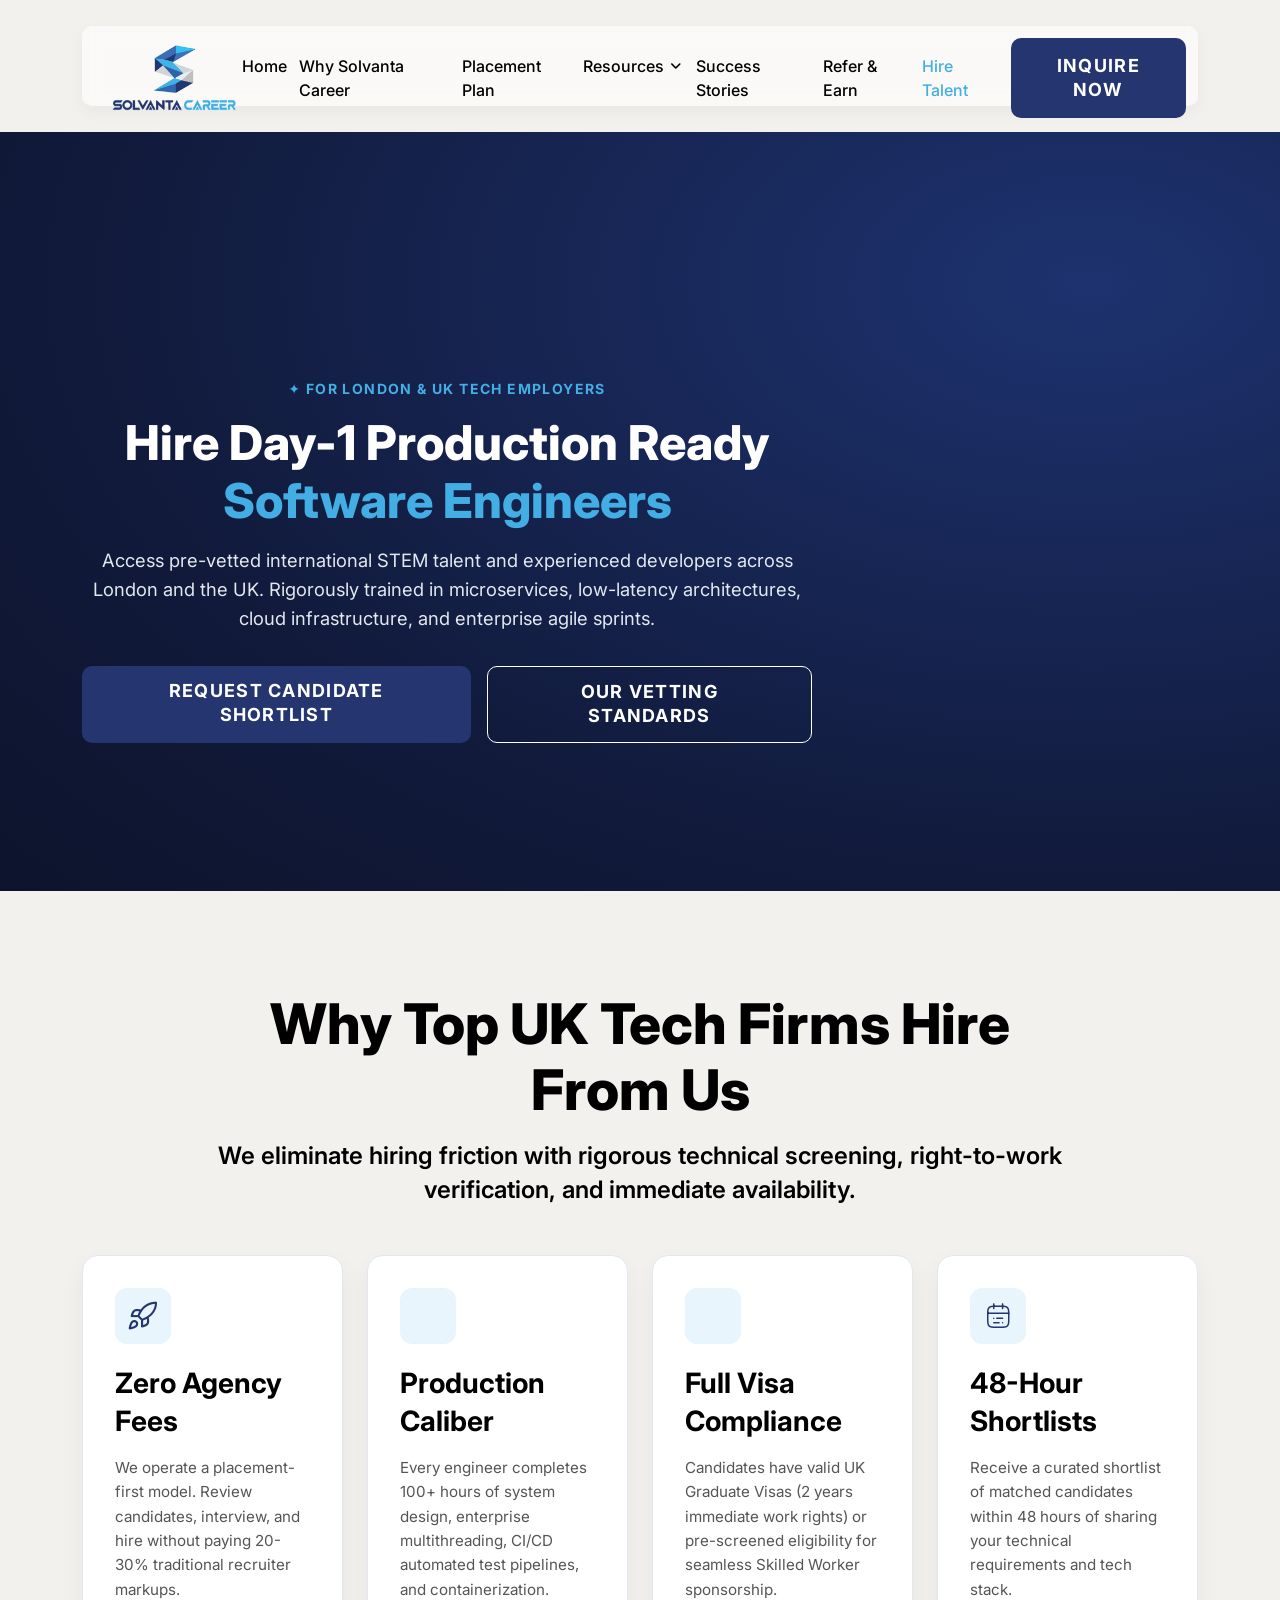
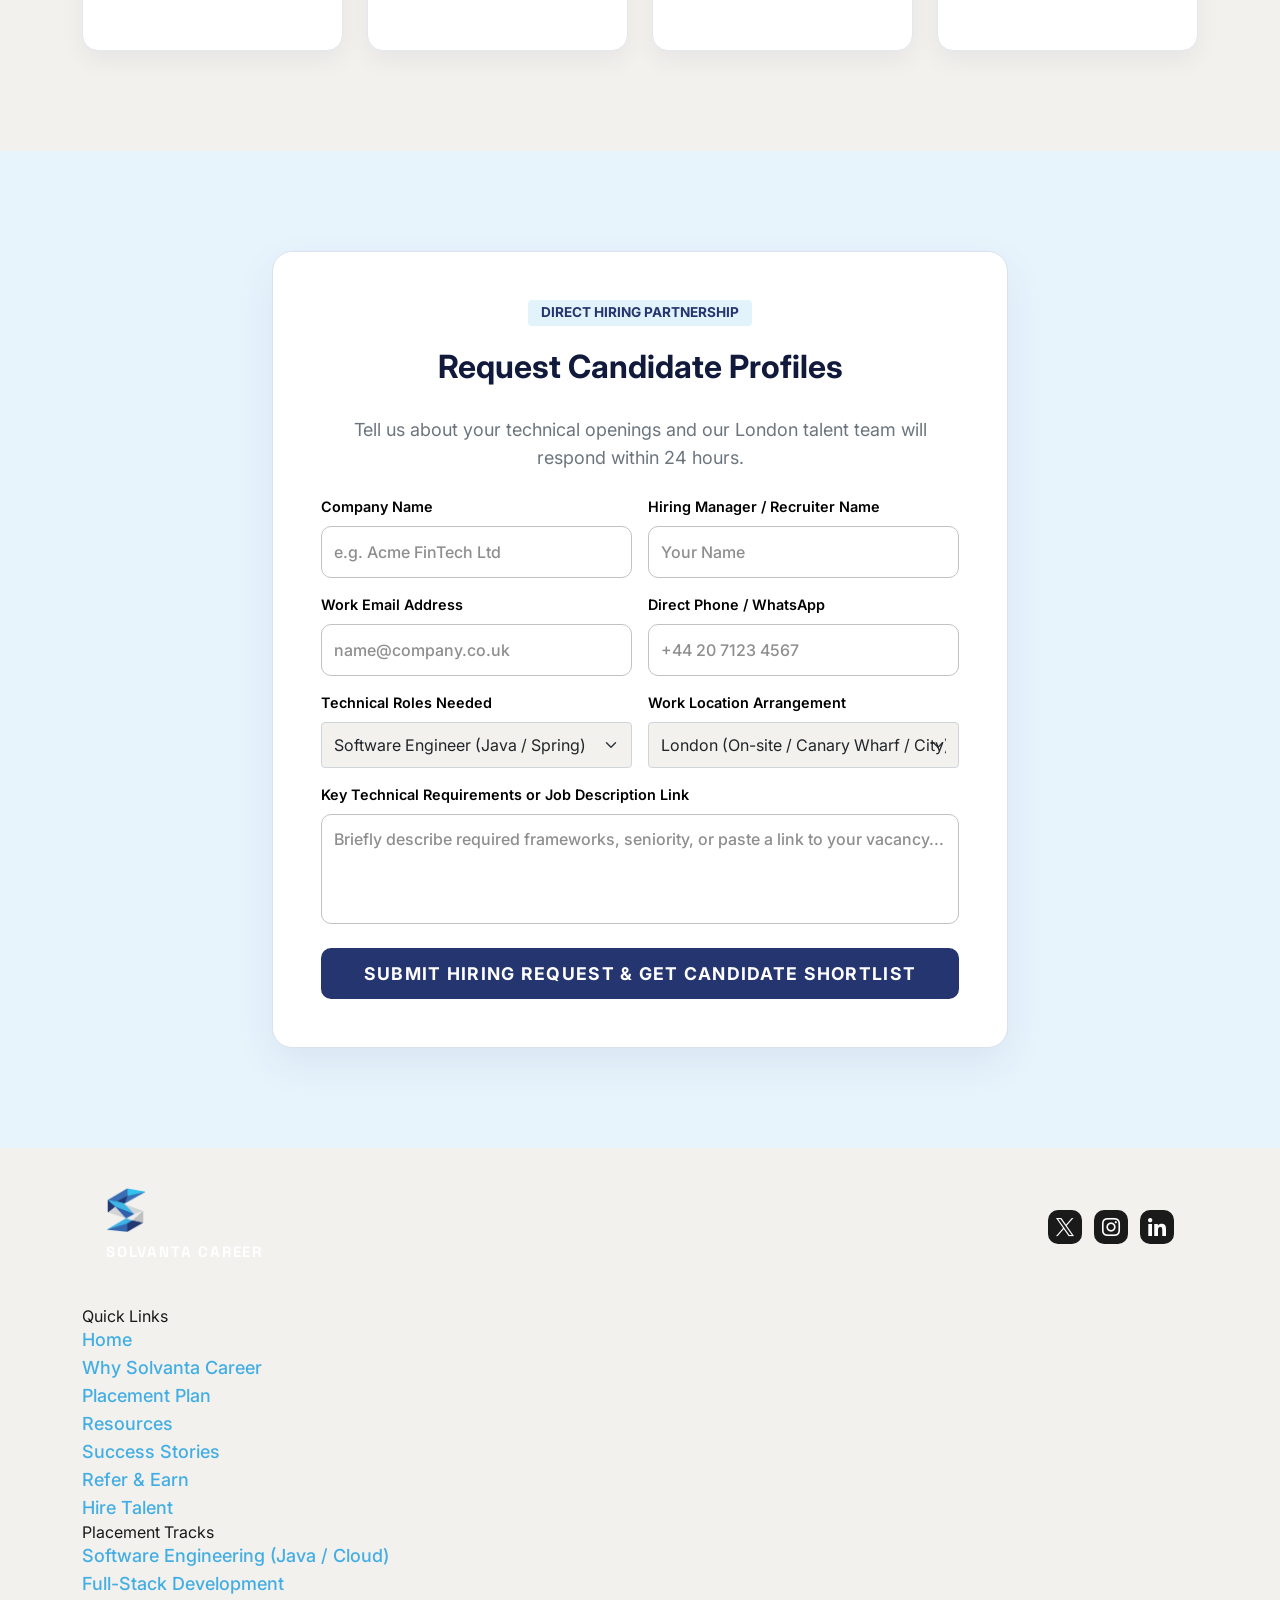
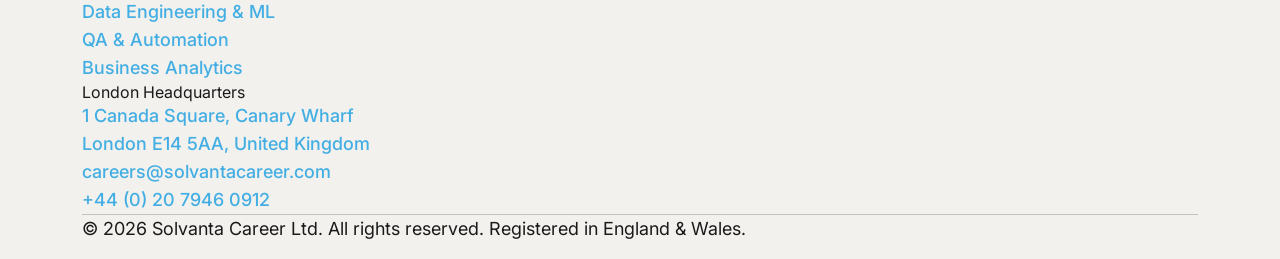
==== hire-talent.html @ c1e5d1ad "Complete all remaining pages: Success Stories, Refer & Earn, Hire Talent, and full cross-linking" ====
<!DOCTYPE html>
<html lang="en-GB">
<head>
	<meta charset="UTF-8">
	<meta name="viewport" content="width=device-width, initial-scale=1.0">
	<title>Hire Pre-Vetted Tech Talent | Solvanta Career London</title>
	<meta name="description" content="Hire production-ready international software engineers, cloud architects, and data engineers in London and the UK with full visa compliance.">
	<link rel="icon" type="image/png" href="assets/images/logo-icon.png?v=3">
	
	<!-- Google Fonts -->
	<link rel="preconnect" href="https://fonts.googleapis.com">
	<link rel="preconnect" href="https://fonts.gstatic.com" crossorigin>
	<link href="https://fonts.googleapis.com/css2?family=Inter:wght@300;400;500;600;700;800&family=Space+Grotesk:wght@500;600;700;800&display=swap" rel="stylesheet">
	
	<!-- Stylesheets -->
	<link rel="stylesheet" href="assets/css/bootstrap.min.css">
	<link rel="stylesheet" href="assets/css/remcity-icons.css">
	<link rel="stylesheet" href="assets/css/style.css">
	<link rel="stylesheet" href="assets/css/responsive.css">

	<!-- Preloader & Cursor CSS -->
	<style id="solvanta-hire-css">
		.custom-cursor-dot {
			position: fixed; top: 0; left: 0; width: 8px; height: 8px; background: #43AEE3;
			border-radius: 50%; pointer-events: none; z-index: 99999999; transform: translate(-50%, -50%);
			transition: opacity 0.25s ease, transform 0.1s ease; opacity: 0; will-change: transform, opacity;
		}
		.custom-cursor-follower {
			position: fixed; top: 0; left: 0; width: 36px; height: 36px;
			border: 1.5px solid rgba(67, 174, 227, 0.55); border-radius: 50%; pointer-events: none;
			z-index: 99999998; transform: translate(-50%, -50%);
			transition: transform 0.18s cubic-bezier(0.16, 1, 0.3, 1), width 0.3s ease, height 0.3s ease;
			opacity: 0; background: rgba(67, 174, 227, 0.05); will-change: transform, width, height;
		}

		.preloader {
			align-items: center; cursor: default; display: flex; height: 100vh; justify-content: center;
			position: fixed; left: 0; top: 0; width: 100vw; z-index: 99999999 !important;
			overflow: hidden; background: #FFFFFF; transition: transform 0.85s cubic-bezier(0.76, 0, 0.24, 1), opacity 0.85s cubic-bezier(0.76, 0, 0.24, 1);
		}
		.preloader .animation-preloader { z-index: 1000; text-align: center; display: flex; flex-direction: column; align-items: center; justify-content: center; }
		.preloader-logo-wrap { width: 108px; height: 108px; margin: 0 auto 1.85rem auto; position: relative; display: flex; align-items: center; justify-content: center; }
		.preloader-ring {
			position: absolute; inset: 0; border-radius: 50%; border: 3.5px solid rgba(67, 174, 227, 0.18);
			border-top-color: #43AEE3; border-right-color: #25356F; animation: preloaderRingSpin 1.4s cubic-bezier(0.5, 0, 0.5, 1) infinite;
			box-shadow: 0 0 25px rgba(67, 174, 227, 0.35);
		}
		.preloader-logo-img {
			width: 58px; height: 58px; object-fit: contain; animation: preloaderLogoPulse 2s ease-in-out infinite;
			filter: drop-shadow(0 4px 14px rgba(37, 53, 111, 0.3)); z-index: 2; display: block;
		}
		@keyframes preloaderRingSpin { 0% { transform: rotate(0deg); } 100% { transform: rotate(360deg); } }
		@keyframes preloaderLogoPulse {
			0%, 100% { transform: scale(1) translateY(0); filter: drop-shadow(0 4px 12px rgba(37, 53, 111, 0.25)) drop-shadow(0 0 8px rgba(67, 174, 227, 0.25)); }
			50% { transform: scale(1.08) translateY(-4px); filter: drop-shadow(0 8px 22px rgba(37, 53, 111, 0.35)) drop-shadow(0 0 20px rgba(67, 174, 227, 0.65)); }
		}
		.preloader .animation-preloader .txt-loading {
			font: 700 2.2rem 'Space Grotesk', system-ui, -apple-system, sans-serif;
			letter-spacing: 0.14em; display: flex; justify-content: center; align-items: center;
		}
		.preloader .animation-preloader .txt-loading .letters-space { width: 0.6em; display: inline-block; }
		.preloader .animation-preloader .txt-loading .letters-loading { color: rgba(15, 23, 42, 0.2); position: relative; display: inline-block; }
		.preloader .animation-preloader .txt-loading .letters-loading::before {
			animation: preloaderLettersLoading 3.5s infinite; color: #25356F; content: attr(data-text-preloader);
			left: 0; opacity: 0; position: absolute; top: 0; transform: rotateY(-90deg);
		}
		.preloader .animation-preloader .txt-loading .letters-loading.letters-accent::before { color: #43AEE3; }
		@keyframes preloaderLettersLoading { 0%, 75%, 100% { opacity: 0; transform: rotateY(-90deg); } 25%, 50% { opacity: 1; transform: rotateY(0deg); } }
		.preloader .animation-preloader .txt-loading .letters-loading:nth-child(2)::before { animation-delay: 0.12s; }
		.preloader .animation-preloader .txt-loading .letters-loading:nth-child(3)::before { animation-delay: 0.24s; }
		.preloader .animation-preloader .txt-loading .letters-loading:nth-child(4)::before { animation-delay: 0.36s; }
		.preloader .animation-preloader .txt-loading .letters-loading:nth-child(5)::before { animation-delay: 0.48s; }
		.preloader .animation-preloader .txt-loading .letters-loading:nth-child(6)::before { animation-delay: 0.60s; }
		.preloader .animation-preloader .txt-loading .letters-loading:nth-child(7)::before { animation-delay: 0.72s; }
		.preloader .animation-preloader .txt-loading .letters-loading:nth-child(8)::before { animation-delay: 0.84s; }
		.preloader .animation-preloader .txt-loading .letters-loading:nth-child(10)::before { animation-delay: 0.96s; }
		.preloader .animation-preloader .txt-loading .letters-loading:nth-child(11)::before { animation-delay: 1.08s; }
		.preloader .animation-preloader .txt-loading .letters-loading:nth-child(12)::before { animation-delay: 1.20s; }
		.preloader .animation-preloader .txt-loading .letters-loading:nth-child(13)::before { animation-delay: 1.32s; }
		.preloader .animation-preloader .txt-loading .letters-loading:nth-child(14)::before { animation-delay: 1.44s; }
		.preloader .animation-preloader .txt-loading .letters-loading:nth-child(15)::before { animation-delay: 1.56s; }
		.preloader p.preloader-subtext { font: 600 0.82rem 'Inter', sans-serif; letter-spacing: 0.28em; color: #64748B; margin-top: 1.1rem; }
		.preloader.loaded { transform: translateY(-100%); pointer-events: none !important; }
		.preloader.loaded .animation-preloader { opacity: 0; transform: translateY(-25px) scale(0.92); filter: blur(6px); }

		/* Feature Card */
		.employer-feature-box {
			background: #FFFFFF; border: 1px solid #E2E8F0; border-radius: 1rem; padding: 2rem;
			box-shadow: 0 10px 25px rgba(15, 23, 42, 0.05); height: 100%; transition: all 0.3s ease;
		}
		.employer-feature-box:hover {
			transform: translateY(-5px); box-shadow: 0 18px 36px rgba(37, 53, 111, 0.12); border-color: #43AEE3;
		}
		.employer-icon-wrap {
			width: 56px; height: 56px; border-radius: 0.75rem; background: rgba(67, 174, 227, 0.12);
			display: flex; align-items: center; justify-content: center; margin-bottom: 1.25rem;
			color: #25356F; font-size: 1.75rem;
		}
	</style>
</head>
<body class="hire-talent-page">

	<!-- Custom Cursor -->
	<div class="custom-cursor-dot" id="cursorDot"></div>
	<div class="custom-cursor-follower" id="cursorFollower"></div>

	<!-- Preloader -->
	<div id="preloader" class="preloader">
		<div class="animation-preloader">
			<div class="preloader-logo-wrap">
				<div class="preloader-ring"></div>
				<img src="assets/images/logo-icon.png?v=3" alt="Solvanta Logo" class="preloader-logo-img">
			</div>
			<div class="txt-loading">
				<span data-text-preloader="S" class="letters-loading">S</span>
				<span data-text-preloader="O" class="letters-loading">O</span>
				<span data-text-preloader="L" class="letters-loading">L</span>
				<span data-text-preloader="V" class="letters-loading">V</span>
				<span data-text-preloader="A" class="letters-loading">A</span>
				<span data-text-preloader="N" class="letters-loading">N</span>
				<span data-text-preloader="T" class="letters-loading">T</span>
				<span data-text-preloader="A" class="letters-loading">A</span>
				<span class="letters-space">&nbsp;</span>
				<span data-text-preloader="C" class="letters-loading letters-accent">C</span>
				<span data-text-preloader="A" class="letters-loading letters-accent">A</span>
				<span data-text-preloader="R" class="letters-loading letters-accent">R</span>
				<span data-text-preloader="E" class="letters-loading letters-accent">E</span>
				<span data-text-preloader="E" class="letters-loading letters-accent">E</span>
				<span data-text-preloader="R" class="letters-loading letters-accent">R</span>
			</div>
			<p class="preloader-subtext">CAREER ACCELERATION PLATFORM</p>
		</div>
	</div>

	<!-- Header Navigation -->
	<header class="header-section">
		<div class="container">
			<div class="header-section-inner">
				<nav class="navbar navbar-expand-xl">
					<div class="logo-with-toggle">
						<button class="navbar-toggler" type="button" data-bs-toggle="collapse"
							data-bs-target="#navbarMobileToggle" aria-controls="navbarMobileToggle" aria-expanded="false"
							aria-label="Toggle navigation">
							<img src="assets/images/hamburger-ic.svg" alt="Hamburger Icon" class="menu-ic">
							<img src="assets/images/close-ic.svg" alt="Close Icon" class="close-ic">
						</button>
						<a class="brand-logo brand-logo-stacked" href="index.html" style="display: flex; flex-direction: column; align-items: center; justify-content: center; gap: 6px; text-decoration: none;">
							<img src="assets/images/logo-icon.png?v=3" alt="Solvanta Career Logo" class="header-logo-icon" style="height: 48px; width: auto; display: block;">
							<img src="assets/images/logo-text.png?v=3" alt="SOLVANTA CAREER" class="header-logo-text" style="height: 12px; width: auto; display: block;">
						</a>
					</div>
					<div class="top-navbar">
						<div class="collapse navbar-collapse" id="navbarMobileToggle">
							<ul class="navbar-nav me-auto mr-auto w-100">
								<li class="nav-item">
									<a class="nav-link" href="index.html">Home</a>
								</li>
								<li class="nav-item">
									<a class="nav-link" href="why-solvanta.html">Why Solvanta Career</a>
								</li>
								<li class="nav-item">
									<a class="nav-link" href="placement-plan.html">Placement Plan</a>
								</li>
								<li class="nav-item dropdown">
									<a class="nav-link dropdown-toggle" href="resources.html" id="resourcesDropdown" role="button" data-bs-toggle="dropdown" aria-expanded="false">Resources</a>
									<ul class="dropdown-menu" aria-labelledby="resourcesDropdown">
										<li><a class="dropdown-item" href="resources.html"><img src="assets/images/menu-icon-11.svg" alt="">Blogs &amp; Guides</a></li>
										<li><a class="dropdown-item" href="resources.html#faqs"><img src="assets/images/menu-icon-09.svg" alt="">FAQs</a></li>
										<li><a class="dropdown-item" href="success-stories.html"><img src="assets/images/menu-icon-08.svg" alt="">Student Reviews</a></li>
									</ul>
								</li>
								<li class="nav-item">
									<a class="nav-link" href="success-stories.html">Success Stories</a>
								</li>
								<li class="nav-item">
									<a class="nav-link" href="refer-and-earn.html">Refer &amp; Earn</a>
								</li>
								<li class="nav-item">
									<a class="nav-link active" href="hire-talent.html">Hire Talent</a>
								</li>
							</ul>
						</div>
						<div class="btn-group">
							<a href="index.html#contact-us" class="btn btn-black">Inquire Now</a>
						</div>
					</div>
				</nav>
			</div>
		</div>
		<div class="overlay-bg"></div>
	</header>

	<div class="wrapper-section">
		<!-- Hero Section -->
		<section class="recruiter-banner-section">
			<div class="container">
				<div class="banner-content text-center py-5">
					<div class="banner-tags mb-3" style="font-size: 0.875rem; font-weight: 700; color: #43AEE3; text-transform: uppercase; letter-spacing: 0.1em;">
						✦ For London &amp; UK Tech Employers
					</div>
					<h1 style="font-size: 3rem; font-weight: 800; color: #FFFFFF; margin-bottom: 1rem;">Hire Day-1 Production Ready <span style="color: #43AEE3;">Software Engineers</span></h1>
					<p style="font-size: 1.15rem; color: #E2E8F0; max-width: 780px; margin: 0 auto 2rem auto; line-height: 1.6;">
						Access pre-vetted international STEM talent and experienced developers across London and the UK. Rigorously trained in microservices, low-latency architectures, cloud infrastructure, and enterprise agile sprints.
					</p>
					<div class="d-flex justify-content-center gap-3">
						<a href="#hire-form" class="btn btn-secondary btn-lg" style="padding: 0.85rem 2.25rem; font-weight: 700;">Request Candidate Shortlist</a>
						<a href="#vetting-standards" class="btn btn-outline-white btn-lg" style="padding: 0.85rem 2.25rem; font-weight: 700;">Our Vetting Standards</a>
					</div>
				</div>
			</div>
		</section>

		<!-- Why Employers Partner With Solvanta -->
		<section class="ptb-100" id="vetting-standards">
			<div class="container">
				<div class="inner-title-box text-center mb-5">
					<h2>Why Top UK Tech Firms <span>Hire From Us</span></h2>
					<h5>We eliminate hiring friction with rigorous technical screening, right-to-work verification, and immediate availability.</h5>
				</div>

				<div class="row g-4">
					<div class="col-12 col-md-6 col-lg-3">
						<div class="employer-feature-box">
							<div class="employer-icon-wrap">
								<span class="custom-icon icon-rocket-ic"></span>
							</div>
							<h4>Zero Agency Fees</h4>
							<p style="color: #555555; font-size: 0.95rem; line-height: 1.6;">We operate a placement-first model. Review candidates, interview, and hire without paying 20-30% traditional recruiter markups.</p>
						</div>
					</div>
					<div class="col-12 col-md-6 col-lg-3">
						<div class="employer-feature-box">
							<div class="employer-icon-wrap">
								<span class="custom-icon icon-laptop-ic"></span>
							</div>
							<h4>Production Caliber</h4>
							<p style="color: #555555; font-size: 0.95rem; line-height: 1.6;">Every engineer completes 100+ hours of system design, enterprise multithreading, CI/CD automated test pipelines, and containerization.</p>
						</div>
					</div>
					<div class="col-12 col-md-6 col-lg-3">
						<div class="employer-feature-box">
							<div class="employer-icon-wrap">
								<span class="custom-icon icon-user-shield-ic"></span>
							</div>
							<h4>Full Visa Compliance</h4>
							<p style="color: #555555; font-size: 0.95rem; line-height: 1.6;">Candidates have valid UK Graduate Visas (2 years immediate work rights) or pre-screened eligibility for seamless Skilled Worker sponsorship.</p>
						</div>
					</div>
					<div class="col-12 col-md-6 col-lg-3">
						<div class="employer-feature-box">
							<div class="employer-icon-wrap">
								<span class="custom-icon icon-calendar-ic"></span>
							</div>
							<h4>48-Hour Shortlists</h4>
							<p style="color: #555555; font-size: 0.95rem; line-height: 1.6;">Receive a curated shortlist of matched candidates within 48 hours of sharing your technical requirements and tech stack.</p>
						</div>
					</div>
				</div>
			</div>
		</section>

		<!-- Employer Intake Form -->
		<section class="ptb-100 bg-sea-green" id="hire-form">
			<div class="container">
				<div class="row justify-content-center">
					<div class="col-12 col-lg-8">
						<div class="p-4 p-md-5" style="background: #FFFFFF; border-radius: 1.25rem; box-shadow: 0 16px 40px rgba(37,53,111,0.08); border: 1px solid #D9E2EC;">
							<div class="text-center mb-4">
								<span class="badge mb-2" style="background: rgba(67, 174, 227, 0.15); color: #25356F; font-size: 0.85rem; padding: 0.4rem 0.8rem; font-weight: 700;">DIRECT HIRING PARTNERSHIP</span>
								<h2 style="font-size: 2rem; font-weight: 700; color: #111A3B;">Request Candidate Profiles</h2>
								<p class="text-muted">Tell us about your technical openings and our London talent team will respond within 24 hours.</p>
							</div>

							<form onsubmit="event.preventDefault(); alert('Thank you! Your hiring request has been submitted to Solvanta Career London.');">
								<div class="row g-3 mb-4">
									<div class="col-12 col-md-6">
										<label class="form-label" style="font-weight: 600; font-size: 0.9rem;">Company Name</label>
										<input type="text" class="form-control" placeholder="e.g. Acme FinTech Ltd" required style="padding: 0.75rem;">
									</div>
									<div class="col-12 col-md-6">
										<label class="form-label" style="font-weight: 600; font-size: 0.9rem;">Hiring Manager / Recruiter Name</label>
										<input type="text" class="form-control" placeholder="Your Name" required style="padding: 0.75rem;">
									</div>
									<div class="col-12 col-md-6">
										<label class="form-label" style="font-weight: 600; font-size: 0.9rem;">Work Email Address</label>
										<input type="email" class="form-control" placeholder="name@company.co.uk" required style="padding: 0.75rem;">
									</div>
									<div class="col-12 col-md-6">
										<label class="form-label" style="font-weight: 600; font-size: 0.9rem;">Direct Phone / WhatsApp</label>
										<input type="tel" class="form-control" placeholder="+44 20 7123 4567" required style="padding: 0.75rem;">
									</div>
									<div class="col-12 col-md-6">
										<label class="form-label" style="font-weight: 600; font-size: 0.9rem;">Technical Roles Needed</label>
										<select class="form-select" style="padding: 0.75rem;">
											<option>Software Engineer (Java / Spring)</option>
											<option>Full-Stack Engineer (React / TypeScript / Node)</option>
											<option>Cloud / DevOps Engineer (AWS / Kubernetes)</option>
											<option>Data Engineer / ML Platform</option>
											<option>QA Automation Engineer</option>
										</select>
									</div>
									<div class="col-12 col-md-6">
										<label class="form-label" style="font-weight: 600; font-size: 0.9rem;">Work Location Arrangement</label>
										<select class="form-select" style="padding: 0.75rem;">
											<option>London (On-site / Canary Wharf / City)</option>
											<option>Hybrid (London / Greater London)</option>
											<option>UK Remote</option>
										</select>
									</div>
									<div class="col-12">
										<label class="form-label" style="font-weight: 600; font-size: 0.9rem;">Key Technical Requirements or Job Description Link</label>
										<textarea class="form-control" rows="3" placeholder="Briefly describe required frameworks, seniority, or paste a link to your vacancy..." style="padding: 0.75rem;"></textarea>
									</div>
								</div>

								<button type="submit" class="btn btn-secondary w-100" style="padding: 0.85rem; font-size: 1.1rem; font-weight: 700;">Submit Hiring Request &amp; Get Candidate Shortlist</button>
							</form>
						</div>
					</div>
				</div>
			</div>
		</section>
	</div>

	<!-- Footer Section -->
	<footer class="footer-section">
		<div class="container">
			<div class="footer-top">
				<div class="logo-social-link-box">
					<div class="footer-logo">
						<a href="index.html" style="display: inline-flex; flex-direction: column; align-items: flex-start; justify-content: center; gap: 6px; text-decoration: none;">
							<img src="assets/images/logo-icon.png?v=3" alt="Solvanta Career Logo" style="height: 44px; width: auto; display: block;">
							<span style="font-family: 'Space Grotesk', sans-serif; font-size: 15px; font-weight: 700; color: #FFFFFF; letter-spacing: 0.12em; display: block;">SOLVANTA CAREER</span>
						</a>
					</div>
					<div class="social-links">
						<ul>
							<li><a href="https://x.com/SolvantaCareers" target="_blank"><span class="custom-icon icon-twitter-ic"></span></a></li>
							<li><a href="https://www.instagram.com/solvantacareerspro/" target="_blank"><span class="custom-icon icon-instagram-ic"></span></a></li>
							<li><a href="https://www.linkedin.com/company/solvantacareerspro/" target="_blank"><span class="custom-icon icon-linked-in-ic"></span></a></li>
						</ul>
					</div>
				</div>
				<div class="footer-links-box">
					<div class="footer-links-item">
						<div class="links-title">Quick Links</div>
						<ul>
							<li><a href="index.html">Home</a></li>
							<li><a href="why-solvanta.html">Why Solvanta Career</a></li>
							<li><a href="placement-plan.html">Placement Plan</a></li>
							<li><a href="resources.html">Resources</a></li>
							<li><a href="success-stories.html">Success Stories</a></li>
							<li><a href="refer-and-earn.html">Refer &amp; Earn</a></li>
							<li><a href="hire-talent.html">Hire Talent</a></li>
						</ul>
					</div>
					<div class="footer-links-item">
						<div class="links-title">Placement Tracks</div>
						<ul>
							<li><a href="placement-plan.html">Software Engineering (Java / Cloud)</a></li>
							<li><a href="placement-plan.html">Full-Stack Development</a></li>
							<li><a href="placement-plan.html">Data Engineering &amp; ML</a></li>
							<li><a href="placement-plan.html">QA &amp; Automation</a></li>
							<li><a href="placement-plan.html">Business Analytics</a></li>
						</ul>
					</div>
					<div class="footer-links-item">
						<div class="links-title">London Headquarters</div>
						<ul>
							<li><a href="javascript:void(0);">1 Canada Square, Canary Wharf</a></li>
							<li><a href="javascript:void(0);">London E14 5AA, United Kingdom</a></li>
							<li><a href="mailto:careers@solvantacareer.com">careers@solvantacareer.com</a></li>
							<li><a href="tel:+442079460912">+44 (0) 20 7946 0912</a></li>
						</ul>
					</div>
				</div>
			</div>
			<div class="footer-bottom">
				<p class="copyright-text">&copy; 2026 Solvanta Career Ltd. All rights reserved. Registered in England &amp; Wales.</p>
			</div>
		</div>
	</footer>

	<!-- Scripts -->
	<script src="assets/js/jquery.min.js"></script>
	<script src="assets/js/bootstrap.bundle.min.js"></script>
	<script>
		(function() {
			var dot = document.getElementById('cursorDot');
			var follower = document.getElementById('cursorFollower');
			if (dot && follower) {
				var posX = 0, posY = 0, mouseX = 0, mouseY = 0;
				document.addEventListener('mousemove', function(e) {
					mouseX = e.clientX; mouseY = e.clientY;
					dot.style.opacity = '1'; follower.style.opacity = '1';
					dot.style.transform = 'translate(' + (mouseX - 4) + 'px, ' + (mouseY - 4) + 'px)';
				});
				function updateFollower() {
					posX += (mouseX - posX) * 0.18; posY += (mouseY - posY) * 0.18;
					follower.style.transform = 'translate(' + (posX - 18) + 'px, ' + (posY - 18) + 'px)';
					requestAnimationFrame(updateFollower);
				}
				requestAnimationFrame(updateFollower);
			}

			var startTime = Date.now();
			var preloader = document.getElementById('preloader');
			function hideLoader() {
				if (!preloader || preloader.classList.contains('loaded')) return;
				var elapsed = Date.now() - startTime;
				var remaining = Math.max(0, 700 - elapsed);
				setTimeout(function() {
					preloader.classList.add('loaded');
					setTimeout(function() { preloader.style.display = 'none'; preloader.remove(); }, 850);
				}, remaining);
			}
			if (document.readyState === 'complete') hideLoader();
			else window.addEventListener('load', hideLoader);
			setTimeout(hideLoader, 2500);
		})();
	</script>
</body>
</html>
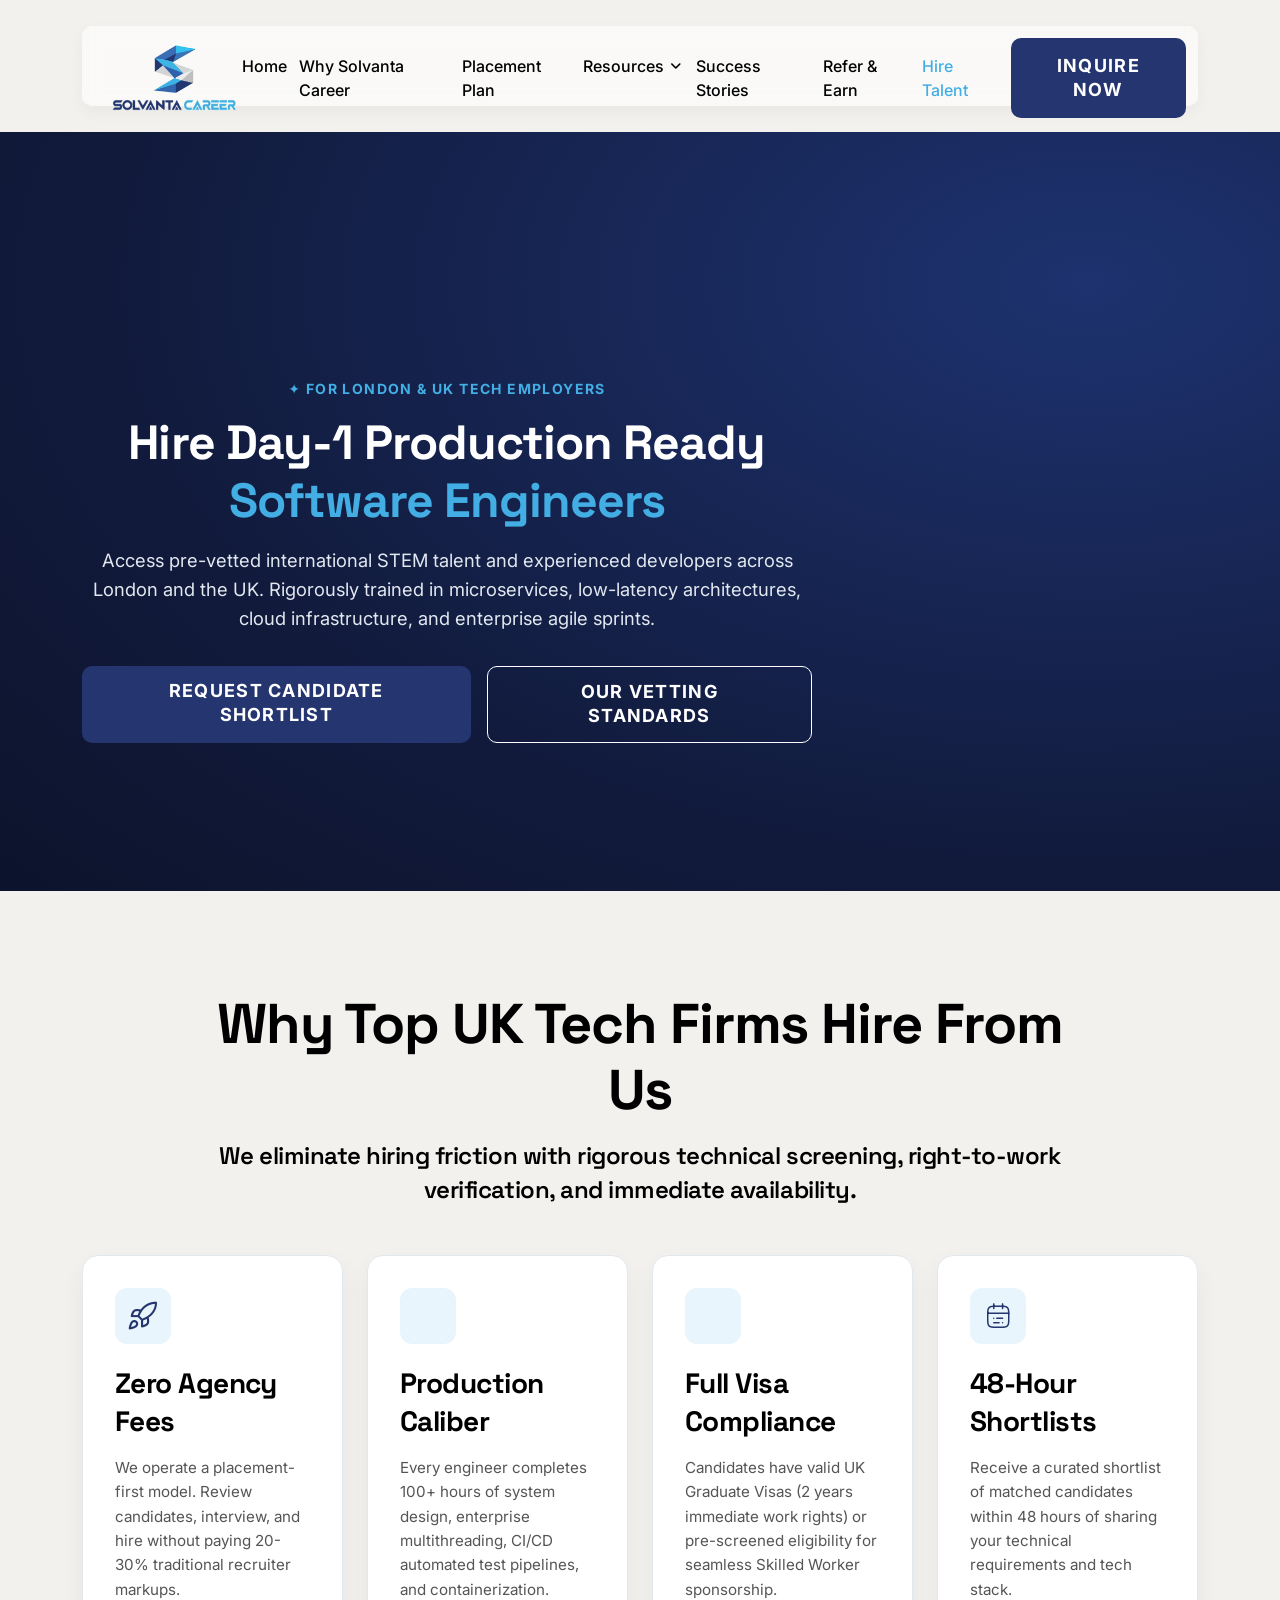
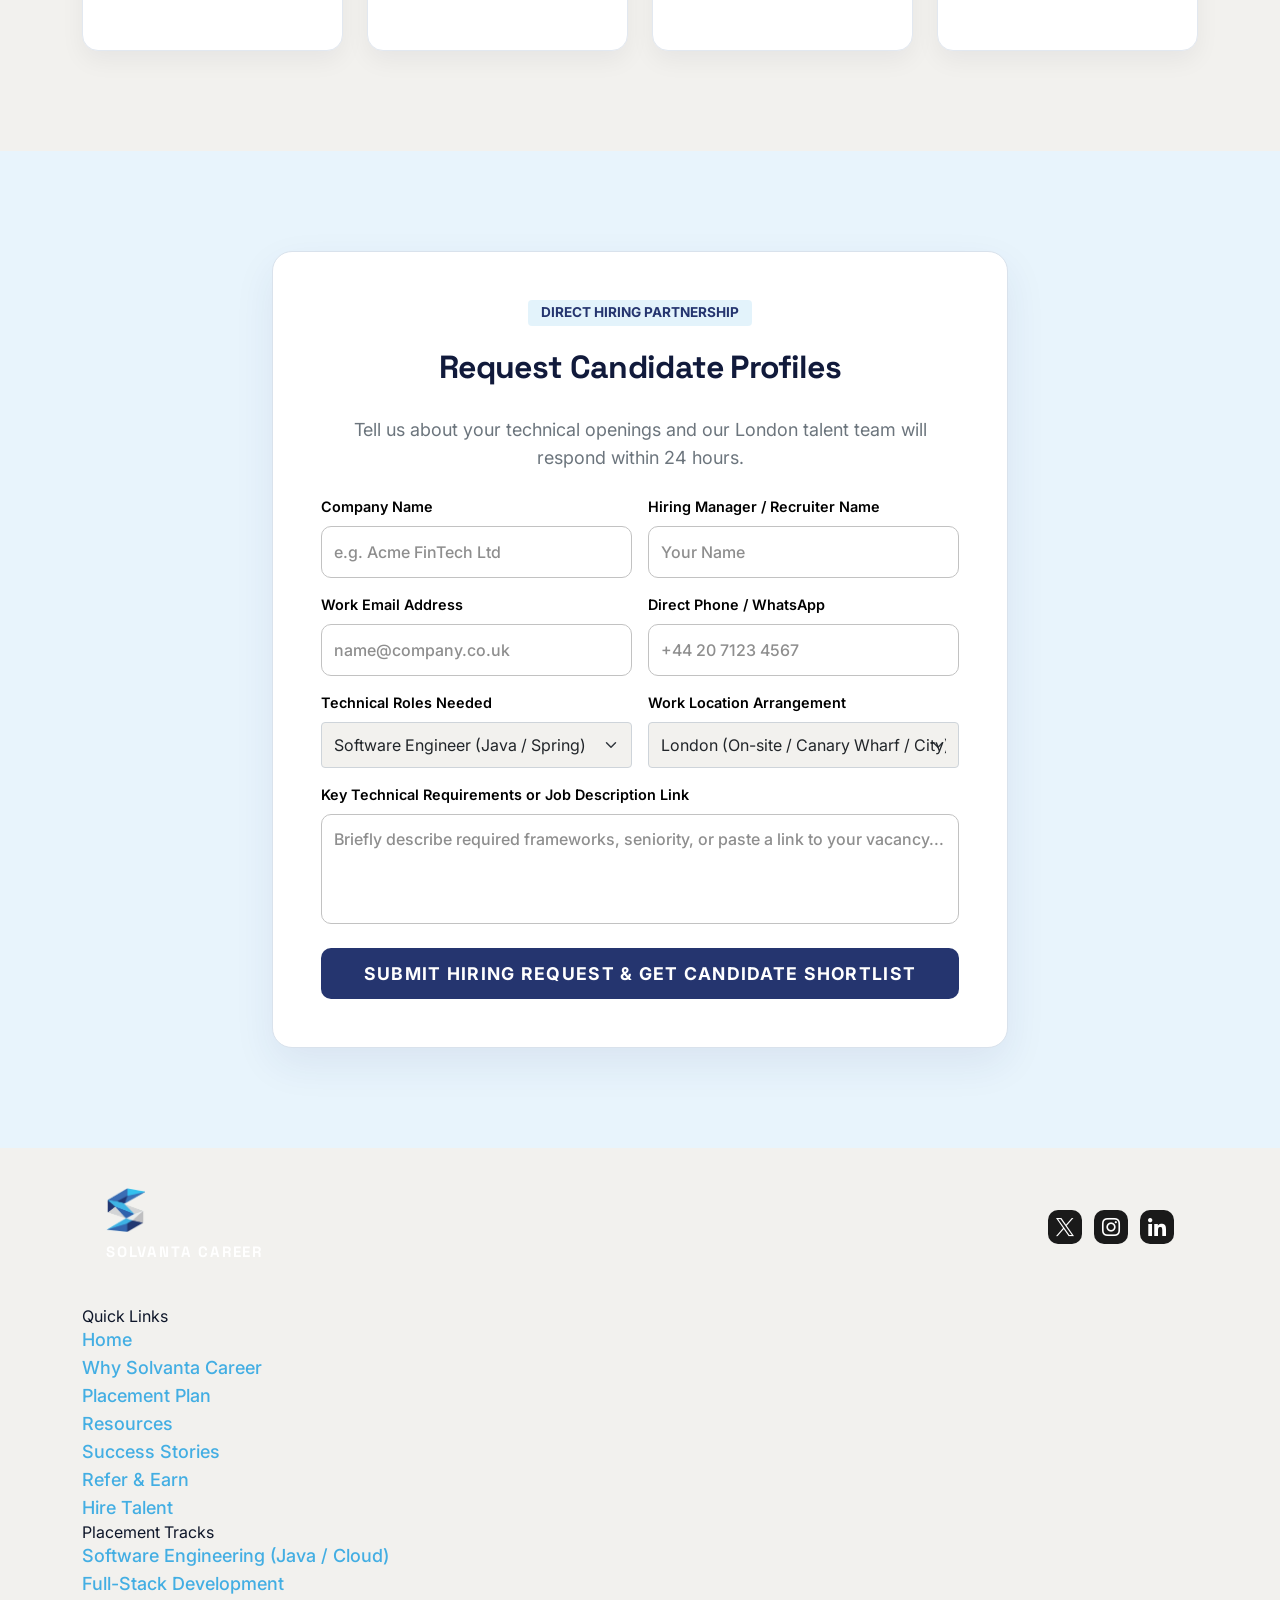
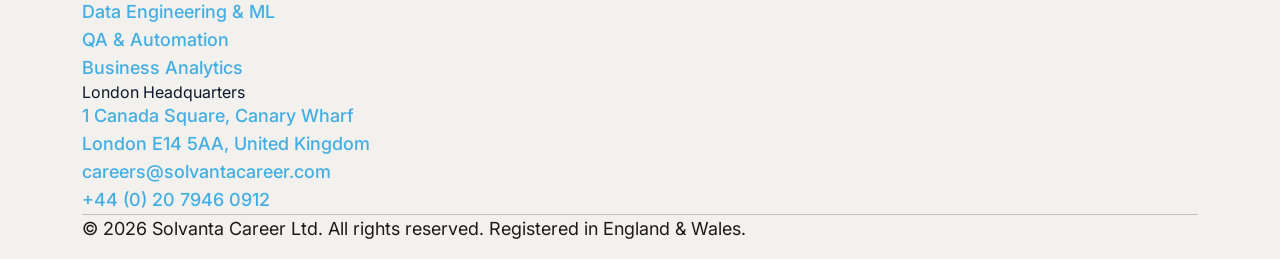
==== commit 41b9bc6c: "Harmonize fonts to Space Grotesk and Inter, enforce Solvanta brand color palette, and align card ima" ====
--- a/hire-talent.html
+++ b/hire-talent.html
@@ -13,13 +13,33 @@
 	<link href="https://fonts.googleapis.com/css2?family=Inter:wght@300;400;500;600;700;800&family=Space+Grotesk:wght@500;600;700;800&display=swap" rel="stylesheet">
 	
 	<!-- Stylesheets -->
-	<link rel="stylesheet" href="assets/css/bootstrap.min.css">
-	<link rel="stylesheet" href="assets/css/remcity-icons.css">
-	<link rel="stylesheet" href="assets/css/style.css">
-	<link rel="stylesheet" href="assets/css/responsive.css">
+	<link rel='stylesheet' id='solvanta-vendor-css' href="assets/css/vendor.min.css" media='all' />
+	<link rel='stylesheet' id='solvanta-style-css' href="assets/css/style.css" media='all' />
+	<link rel='stylesheet' id='solvanta-read-more-css' href="assets/css/read-more.css" media='all' />
 
 	<!-- Preloader & Cursor CSS -->
 	<style id="solvanta-hire-css">
+
+		/* Universal Solvanta Base Typography & Headings */
+		:root {
+			--bs-body-font-family: 'Inter', system-ui, -apple-system, sans-serif;
+			--font-primary: 'Inter', system-ui, -apple-system, sans-serif;
+			--font-heading: 'Space Grotesk', system-ui, -apple-system, sans-serif;
+		}
+		body {
+			font-family: 'Inter', system-ui, -apple-system, sans-serif !important;
+			color: #0F172A !important;
+		}
+		h1, h2, h3, h4, h5, h6,
+		.h1, .h2, .h3, .h4, .h5, .h6,
+		.inner-title-box h2,
+		.sec-title-box h2,
+		.banner-content h1,
+		.banner-content h3 {
+			font-family: 'Space Grotesk', system-ui, -apple-system, sans-serif !important;
+			letter-spacing: -0.02em;
+		}
+
 		.custom-cursor-dot {
 			position: fixed; top: 0; left: 0; width: 8px; height: 8px; background: #43AEE3;
 			border-radius: 50%; pointer-events: none; z-index: 99999999; transform: translate(-50%, -50%);
@@ -383,7 +403,10 @@
 
 	<!-- Scripts -->
 	<script src="assets/js/jquery.min.js"></script>
-	<script src="assets/js/bootstrap.bundle.min.js"></script>
+	<script src="assets/js/jquery-migrate.min.js"></script>
+	<script src="assets/js/vendor.min.js"></script>
+	<script src="assets/js/custom.js"></script>
+
 	<script>
 		(function() {
 			var dot = document.getElementById('cursorDot');
--- a/assets/css/read-more.css
+++ b/assets/css/read-more.css
@@ -0,0 +1,18 @@
+/* Read More functionality */
+.testimonial {
+    max-height: 80px;
+    overflow: hidden;
+    transition: max-height 0.3s ease;
+}
+
+.testimonial.expanded {
+    max-height: 1000px; /* Large enough to show full content */
+}
+
+.read-more {
+    display: inline-block;
+    margin-top: 10px;
+    color: #007bff;
+    cursor: pointer;
+    font-weight: bold;
+}
